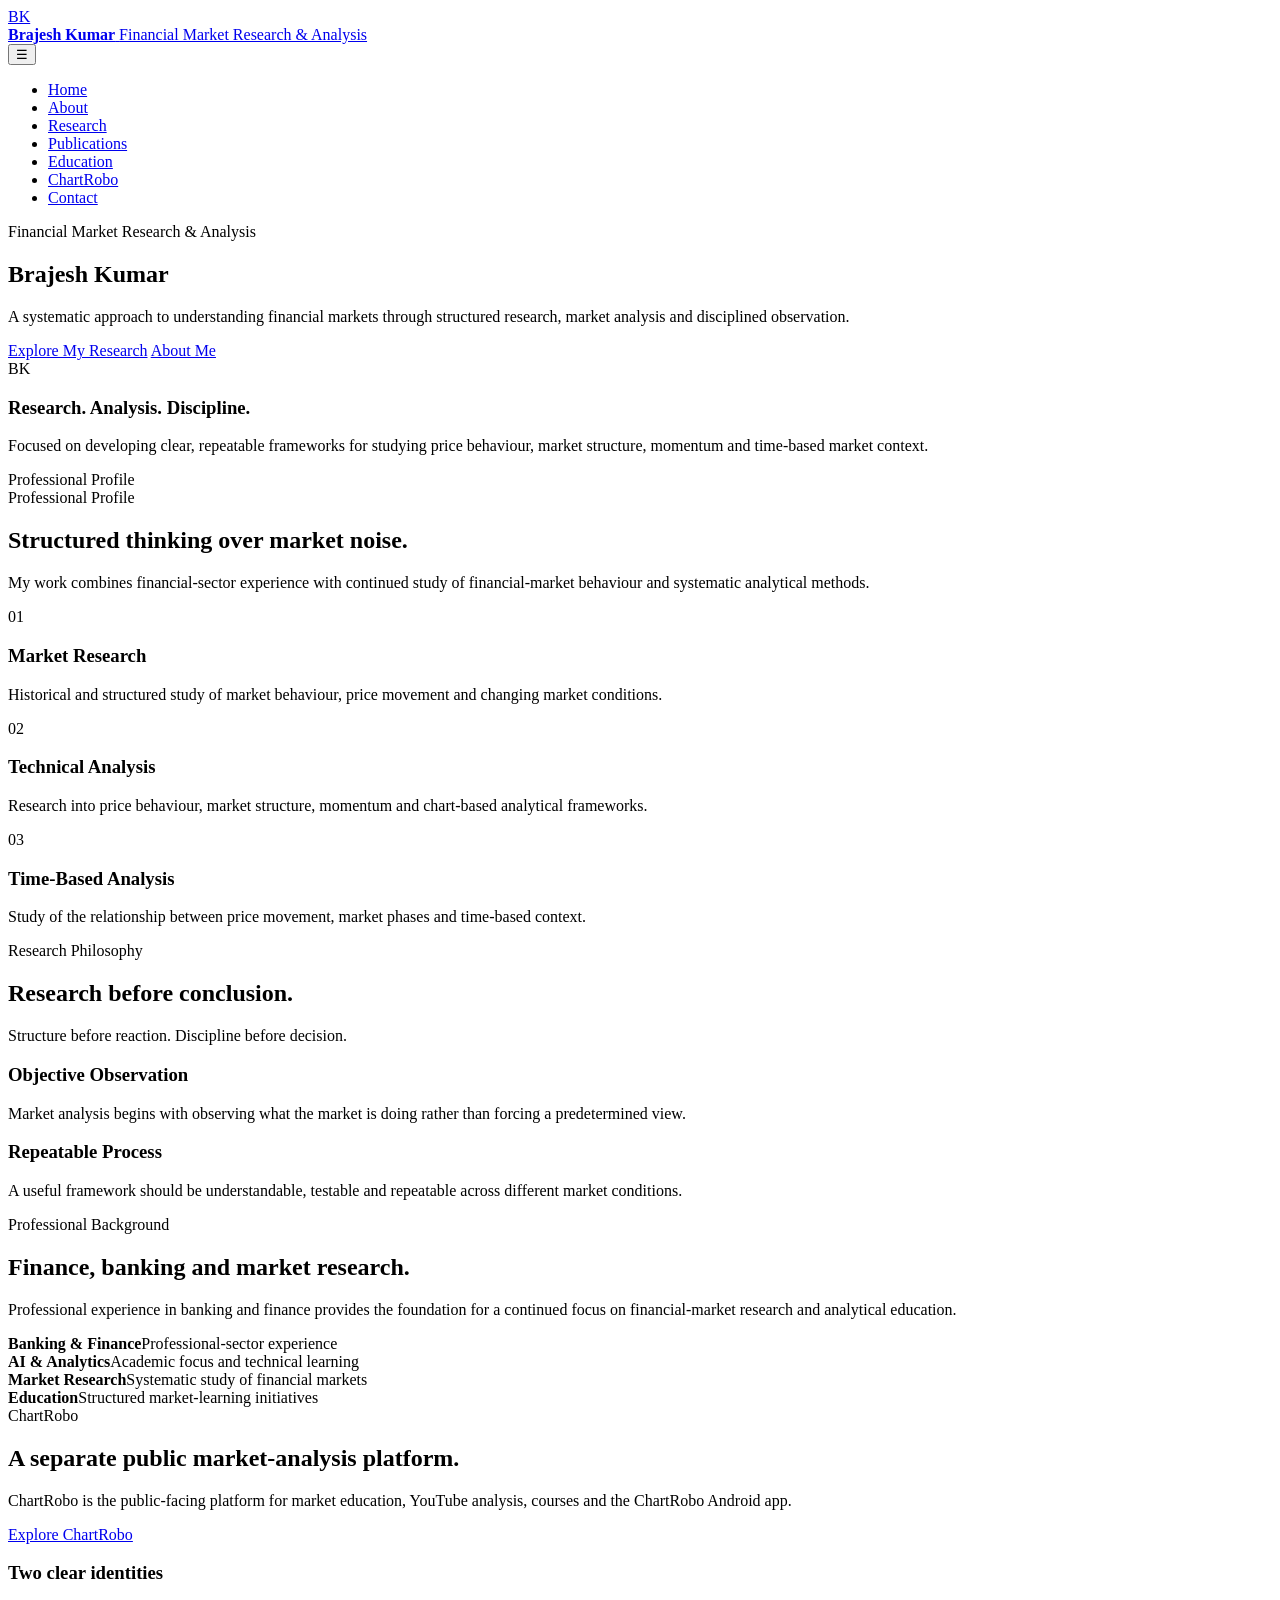
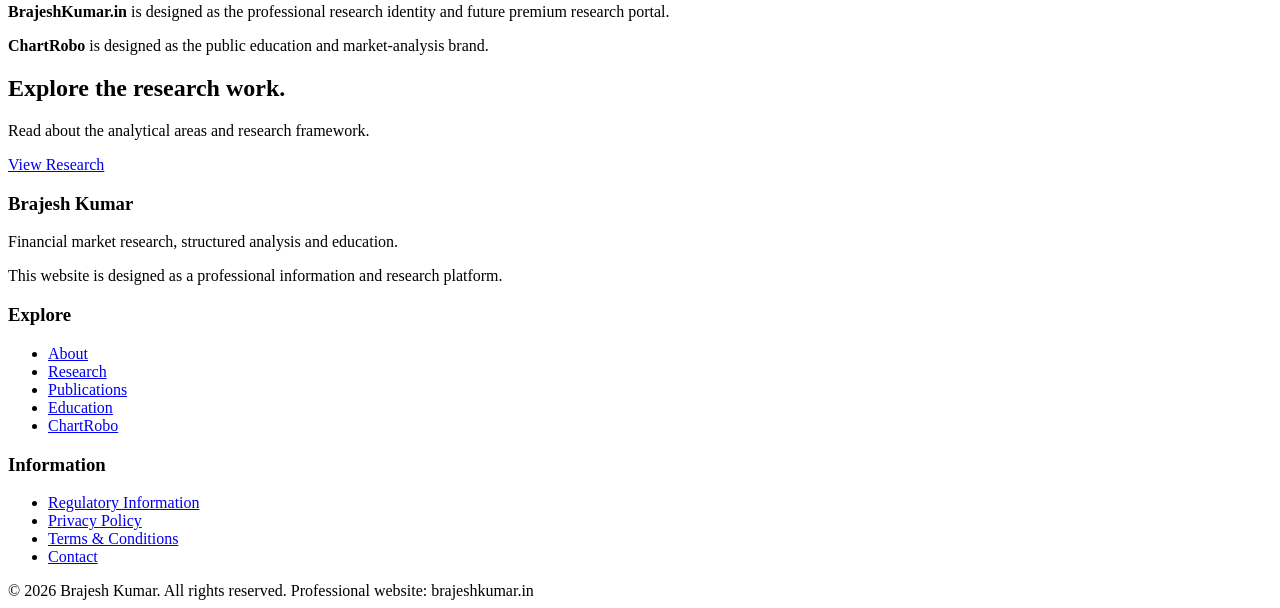
==== index.html @ 68769acb "Add files via upload" ====
<!DOCTYPE html>
<html lang="en">
<head>
  <meta charset="UTF-8">
  <meta name="viewport" content="width=device-width, initial-scale=1.0">
  <meta name="description" content="Brajesh Kumar — financial market research, market analysis and education.">
  <meta name="author" content="Brajesh Kumar">
  <meta name="robots" content="index, follow">
  <link rel="canonical" href="https://brajeshkumar.in/">
  <title>Brajesh Kumar | Financial Market Research & Analysis</title>
  <link rel="stylesheet" href="css/styles.css">
</head>
<body>

<header class="site-header">
  <div class="container header-inner">
    <a class="brand" href="index.html" aria-label="Brajesh Kumar Home">
      <div class="brand-mark">BK</div>
      <div class="brand-text">
        <strong>Brajesh Kumar</strong>
        <span>Financial Market Research &amp; Analysis</span>
      </div>
    </a>
    <button class="nav-toggle" id="navToggle" aria-label="Open navigation" aria-expanded="false">&#9776;</button>
    <nav>
      <ul class="nav-list" id="navList">
        <li><a href="index.html">Home</a></li>
        <li><a href="about.html">About</a></li>
        <li><a href="research.html">Research</a></li>
        <li><a href="publications.html">Publications</a></li>
        <li><a href="education.html">Education</a></li>
        <li><a href="chartrobo.html">ChartRobo</a></li>
        <li><a href="contact.html">Contact</a></li>
      </ul>
    </nav>
  </div>
</header>

<main>

<section class="hero">
  <div class="container hero-grid">
    <div>
      <div class="eyebrow">Financial Market Research &amp; Analysis</div>
      <h1>Brajesh Kumar</h1>
      <p class="lead">A systematic approach to understanding financial markets through structured research, market analysis and disciplined observation.</p>
      <div class="hero-actions">
        <a class="btn btn-primary" href="research.html">Explore My Research</a>
        <a class="btn btn-secondary" href="about.html">About Me</a>
      </div>
    </div>
    <div class="hero-card">
      <div class="profile-badge">BK</div>
      <h3>Research. Analysis. Discipline.</h3>
      <p>Focused on developing clear, repeatable frameworks for studying price behaviour, market structure, momentum and time-based market context.</p>
      <span class="badge">Professional Profile</span>
    </div>
  </div>
</section>

<section class="section">
  <div class="container">
    <div class="section-head">
      <div class="eyebrow">Professional Profile</div>
      <h2>Structured thinking over market noise.</h2>
      <p>My work combines financial-sector experience with continued study of financial-market behaviour and systematic analytical methods.</p>
    </div>
    <div class="grid-3">
      <article class="card"><div class="icon-box">01</div><h3>Market Research</h3><p>Historical and structured study of market behaviour, price movement and changing market conditions.</p></article>
      <article class="card"><div class="icon-box">02</div><h3>Technical Analysis</h3><p>Research into price behaviour, market structure, momentum and chart-based analytical frameworks.</p></article>
      <article class="card"><div class="icon-box">03</div><h3>Time-Based Analysis</h3><p>Study of the relationship between price movement, market phases and time-based context.</p></article>
    </div>
  </div>
</section>

<section class="section section-alt">
  <div class="container">
    <div class="section-head">
      <div class="eyebrow">Research Philosophy</div>
      <h2>Research before conclusion.</h2>
    </div>
    <div class="quote">Structure before reaction. Discipline before decision.</div>
    <div class="grid-2 mt-20">
      <div class="card"><h3>Objective Observation</h3><p>Market analysis begins with observing what the market is doing rather than forcing a predetermined view.</p></div>
      <div class="card"><h3>Repeatable Process</h3><p>A useful framework should be understandable, testable and repeatable across different market conditions.</p></div>
    </div>
  </div>
</section>

<section class="section">
  <div class="container">
    <div class="section-head">
      <div class="eyebrow">Professional Background</div>
      <h2>Finance, banking and market research.</h2>
      <p>Professional experience in banking and finance provides the foundation for a continued focus on financial-market research and analytical education.</p>
    </div>
    <div class="stat-strip">
      <div class="stat"><strong>Banking &amp; Finance</strong><span>Professional-sector experience</span></div>
      <div class="stat"><strong>AI &amp; Analytics</strong><span>Academic focus and technical learning</span></div>
      <div class="stat"><strong>Market Research</strong><span>Systematic study of financial markets</span></div>
      <div class="stat"><strong>Education</strong><span>Structured market-learning initiatives</span></div>
    </div>
  </div>
</section>

<section class="section section-alt">
  <div class="container">
    <div class="grid-2">
      <div>
        <div class="eyebrow">ChartRobo</div>
        <h2>A separate public market-analysis platform.</h2>
        <p>ChartRobo is the public-facing platform for market education, YouTube analysis, courses and the ChartRobo Android app.</p>
        <a class="btn btn-primary" href="chartrobo.html">Explore ChartRobo</a>
      </div>
      <div class="card">
        <h3>Two clear identities</h3>
        <p><strong>BrajeshKumar.in</strong> is designed as the professional research identity and future premium research portal.</p>
        <p><strong>ChartRobo</strong> is designed as the public education and market-analysis brand.</p>
      </div>
    </div>
  </div>
</section>

<section class="section">
  <div class="container">
    <div class="cta">
      <div>
        <h2>Explore the research work.</h2>
        <p>Read about the analytical areas and research framework.</p>
      </div>
      <a class="btn btn-secondary" href="research.html">View Research</a>
    </div>
  </div>
</section>

</main>

<footer class="footer">
  <div class="container">
    <div class="footer-grid">
      <div>
        <h3>Brajesh Kumar</h3>
        <p>Financial market research, structured analysis and education.</p>
        <p class="small">This website is designed as a professional information and research platform.</p>
      </div>
      <div>
        <h3>Explore</h3>
        <ul class="footer-links">
          <li><a href="about.html">About</a></li>
          <li><a href="research.html">Research</a></li>
          <li><a href="publications.html">Publications</a></li>
          <li><a href="education.html">Education</a></li>
          <li><a href="chartrobo.html">ChartRobo</a></li>
        </ul>
      </div>
      <div>
        <h3>Information</h3>
        <ul class="footer-links">
          <li><a href="regulatory-information.html">Regulatory Information</a></li>
          <li><a href="privacy-policy.html">Privacy Policy</a></li>
          <li><a href="terms-conditions.html">Terms &amp; Conditions</a></li>
          <li><a href="contact.html">Contact</a></li>
        </ul>
      </div>
    </div>
    <div class="footer-bottom">
      <span>&copy; 2026 Brajesh Kumar. All rights reserved.</span>
      <span>Professional website: brajeshkumar.in</span>
    </div>
  </div>
</footer>

<script src="js/script.js"></script>
</body>
</html>
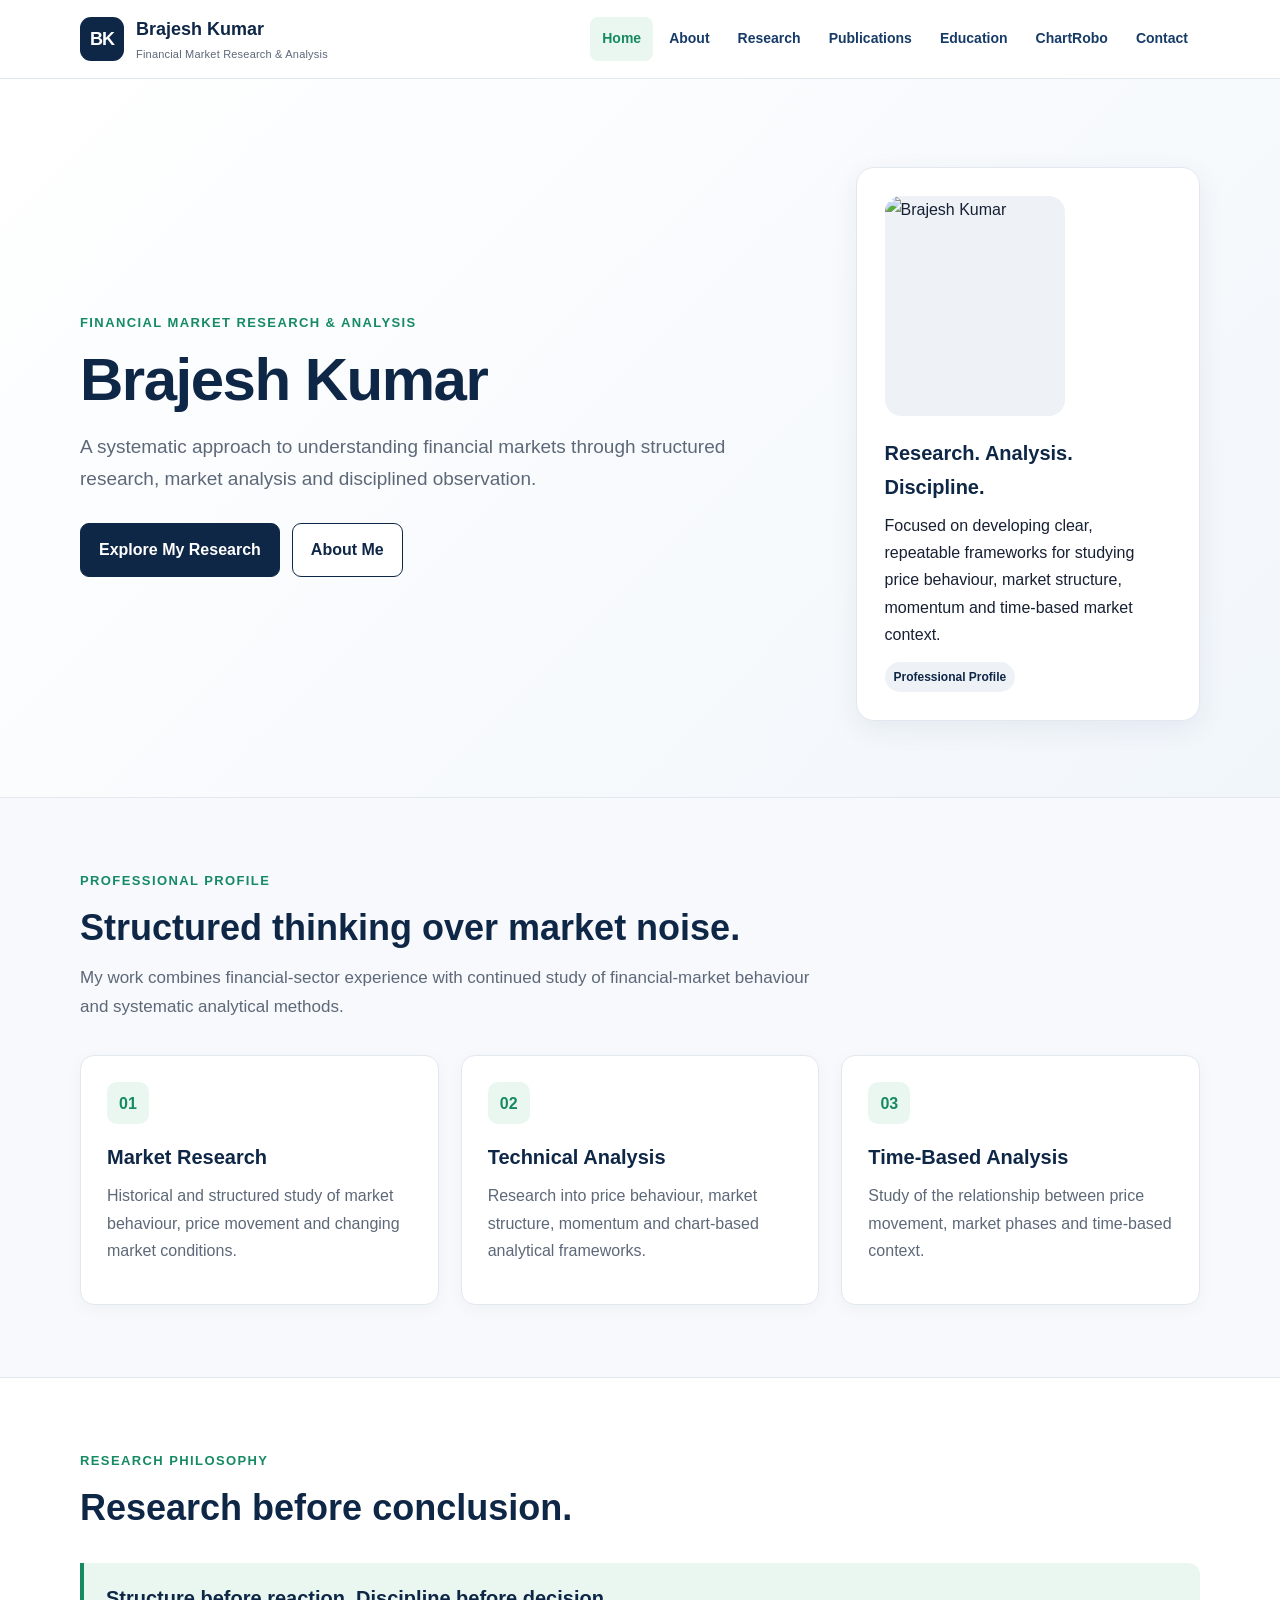
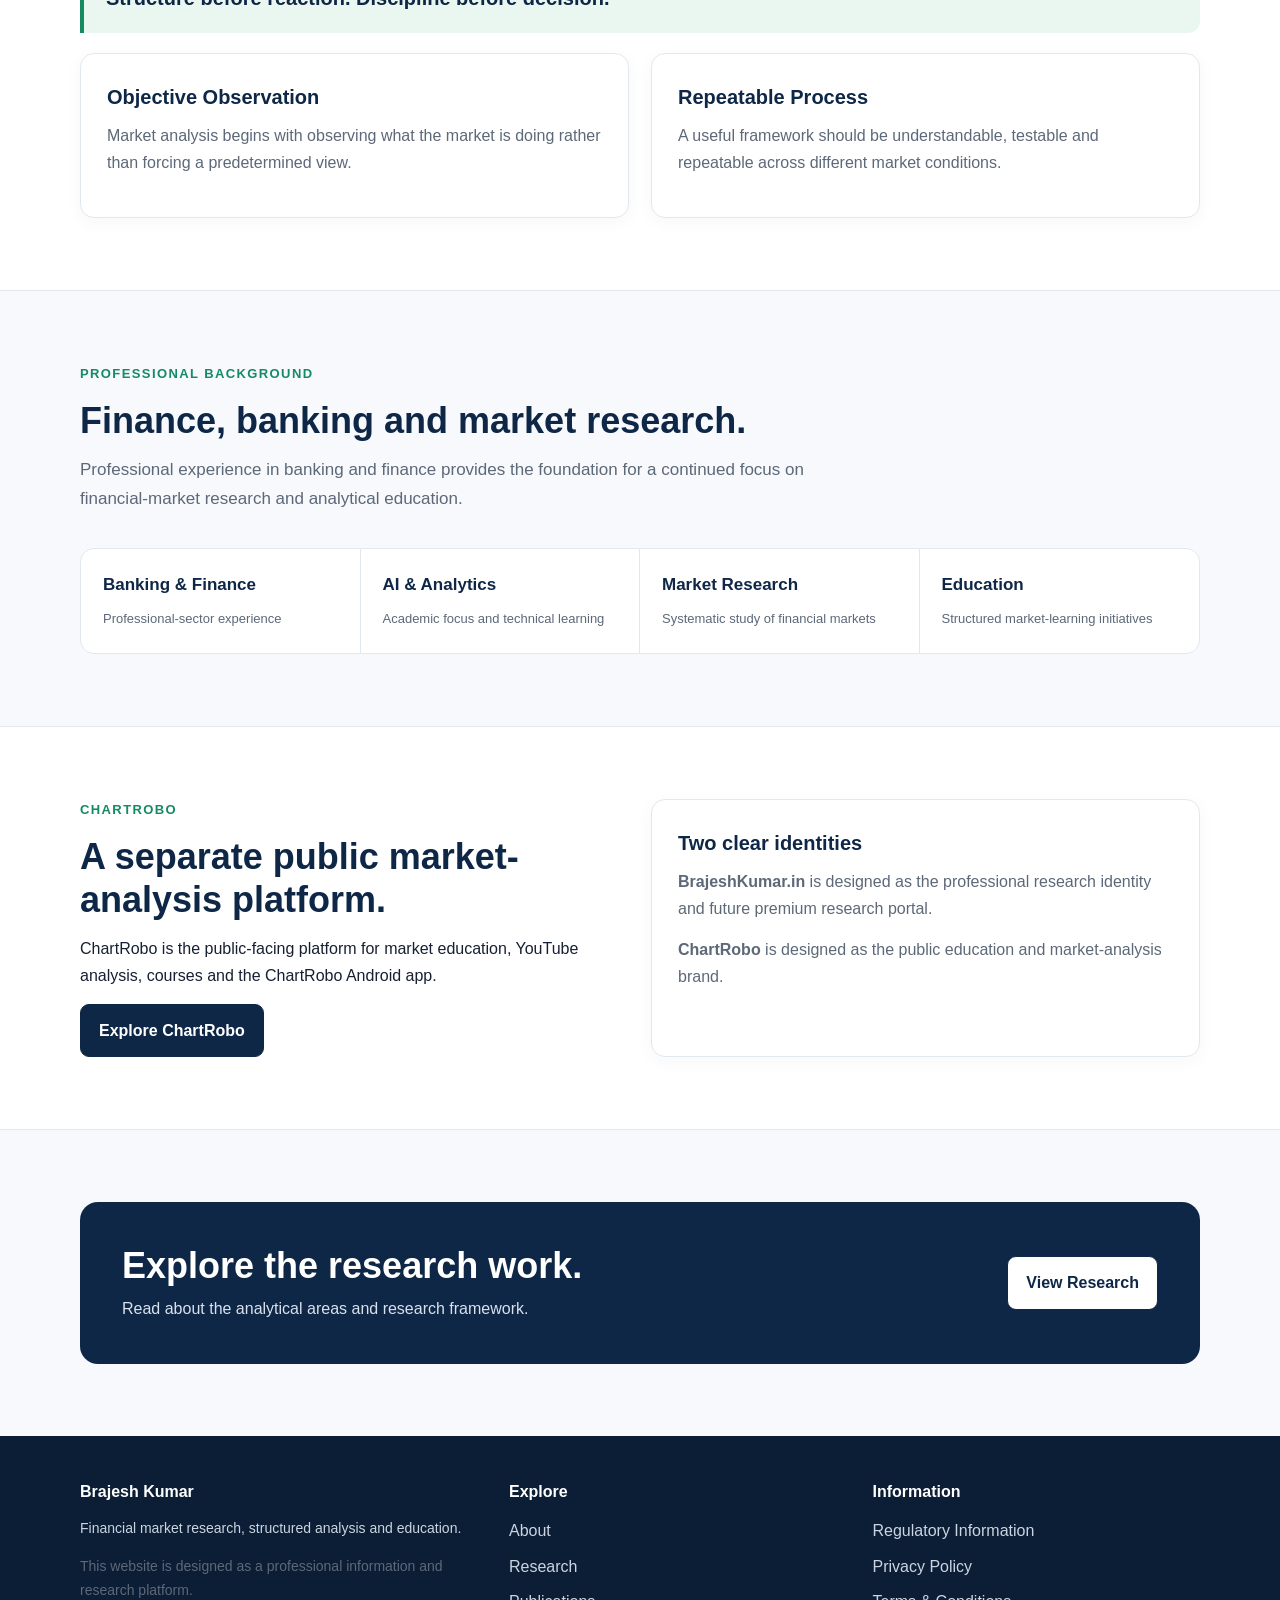
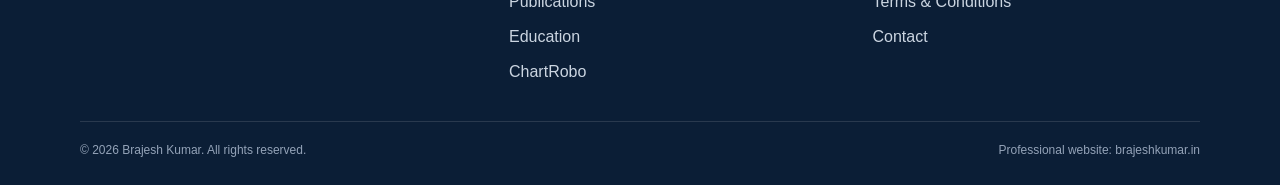
==== commit c81c9fab: "Update index.html" ====
--- a/index.html
+++ b/index.html
@@ -50,7 +50,9 @@
       </div>
     </div>
     <div class="hero-card">
-      <div class="profile-badge">BK</div>
+      <div class="profile-photo">
+  <img src="images/brajesh-kumar.jpg" alt="Brajesh Kumar">
+</div>
       <h3>Research. Analysis. Discipline.</h3>
       <p>Focused on developing clear, repeatable frameworks for studying price behaviour, market structure, momentum and time-based market context.</p>
       <span class="badge">Professional Profile</span>
--- a/css/styles.css
+++ b/css/styles.css
@@ -0,0 +1,197 @@
+:root{
+  --navy:#0f2747;
+  --navy-2:#173b67;
+  --green:#168a63;
+  --green-light:#eaf7f1;
+  --text:#172033;
+  --muted:#5d6878;
+  --bg:#f7f9fc;
+  --white:#ffffff;
+  --border:#e2e8f0;
+  --shadow:0 8px 28px rgba(15,39,71,.07);
+  --radius:14px;
+  --max:1120px;
+}
+*{margin:0;padding:0;box-sizing:border-box}
+html{scroll-behavior:smooth}
+body{
+  font-family:Arial,Helvetica,sans-serif;
+  line-height:1.7;
+  color:var(--text);
+  background:var(--bg);
+}
+a{color:var(--navy-2);text-decoration:none}
+a:hover{color:var(--green)}
+img{max-width:100%;display:block}
+.container{width:min(var(--max),92%);margin:auto}
+.site-header{
+  background:rgba(255,255,255,.97);
+  border-bottom:1px solid var(--border);
+  position:sticky;top:0;z-index:1000;
+}
+.header-inner{
+  min-height:78px;display:flex;align-items:center;justify-content:space-between;gap:24px;
+}
+.brand{display:flex;align-items:center;gap:12px;min-width:220px}
+.brand-mark{
+  width:44px;height:44px;border-radius:11px;background:var(--navy);color:#fff;
+  display:grid;place-items:center;font-weight:800;font-size:18px;letter-spacing:-1px;
+}
+.brand-text strong{display:block;font-size:18px;color:var(--navy)}
+.brand-text span{display:block;font-size:11px;color:var(--muted);letter-spacing:.2px}
+.nav-toggle{display:none;background:none;border:0;font-size:28px;color:var(--navy);cursor:pointer}
+.nav-list{list-style:none;display:flex;align-items:center;gap:4px}
+.nav-list a{display:block;padding:10px 12px;border-radius:8px;font-weight:600;font-size:14px}
+.nav-list a:hover,.nav-list a.active{background:var(--green-light);color:var(--green)}
+.hero{
+  background:linear-gradient(135deg,#fff 0%,#f1f6fb 100%);
+  padding:88px 0 76px;
+  border-bottom:1px solid var(--border);
+}
+.hero-grid{display:grid;grid-template-columns:1.35fr .65fr;gap:60px;align-items:center}
+.eyebrow{
+  color:var(--green);font-weight:800;font-size:13px;text-transform:uppercase;
+  letter-spacing:1.4px;margin-bottom:14px;
+}
+h1{font-size:clamp(38px,5vw,60px);line-height:1.08;color:var(--navy);margin-bottom:18px;letter-spacing:-1.5px}
+h2{font-size:clamp(27px,3vw,36px);line-height:1.2;color:var(--navy);margin-bottom:14px}
+h3{font-size:20px;color:var(--navy);margin-bottom:8px}
+p{margin-bottom:14px}
+.lead{font-size:19px;color:var(--muted);max-width:760px}
+.hero-actions{display:flex;gap:12px;flex-wrap:wrap;margin-top:28px}
+.btn{
+  display:inline-block;padding:12px 18px;border-radius:9px;font-weight:700;
+  border:1px solid var(--navy);transition:.2s ease;
+}
+.btn-primary{background:var(--navy);color:#fff}
+.btn-primary:hover{background:var(--navy-2);color:#fff}
+.btn-secondary{background:#fff;color:var(--navy)}
+.btn-secondary:hover{background:var(--green-light);color:var(--green);border-color:var(--green)}
+.hero-card{
+  background:#fff;border:1px solid var(--border);border-radius:18px;padding:28px;box-shadow:var(--shadow);
+}
+.profile-badge{
+  width:100px;height:100px;border-radius:50%;background:var(--green-light);color:var(--green);
+  display:grid;place-items:center;font-size:30px;font-weight:800;margin-bottom:20px;
+}
+.profile-photo{
+  width:180px;
+  height:220px;
+  border-radius:16px;
+  overflow:hidden;
+  background:#eef2f7;
+  margin-bottom:20px;
+}
+
+.profile-photo img{
+  width:100%;
+  height:100%;
+  object-fit:cover;
+  object-position:center top;
+}
+.profile-badge span{font-size:13px}
+.section{padding:72px 0}
+.section-alt{background:#fff;border-top:1px solid var(--border);border-bottom:1px solid var(--border)}
+.section-head{max-width:760px;margin-bottom:34px}
+.section-head p{color:var(--muted);font-size:17px}
+.grid-2{display:grid;grid-template-columns:1fr 1fr;gap:22px}
+.grid-3{display:grid;grid-template-columns:repeat(3,1fr);gap:22px}
+.card{
+  background:#fff;border:1px solid var(--border);border-radius:var(--radius);
+  padding:26px;box-shadow:0 4px 18px rgba(15,39,71,.04);
+}
+.card p{color:var(--muted)}
+.icon-box{
+  width:42px;height:42px;border-radius:10px;background:var(--green-light);color:var(--green);
+  display:grid;place-items:center;font-weight:800;margin-bottom:16px;
+}
+.quote{
+  border-left:4px solid var(--green);padding:18px 22px;background:var(--green-light);
+  border-radius:0 12px 12px 0;font-size:20px;font-weight:700;color:var(--navy);
+}
+.stat-strip{display:grid;grid-template-columns:repeat(4,1fr);border:1px solid var(--border);background:#fff;border-radius:14px;overflow:hidden}
+.stat{padding:22px;border-right:1px solid var(--border)}
+.stat:last-child{border-right:0}
+.stat strong{display:block;font-size:17px;color:var(--navy);margin-bottom:4px}
+.stat span{font-size:13px;color:var(--muted)}
+.page-hero{padding:58px 0 42px;background:#fff;border-bottom:1px solid var(--border)}
+.page-hero h1{font-size:42px;margin-bottom:10px}
+.page-hero p{color:var(--muted);max-width:780px}
+.prose{max-width:900px}
+.prose h2{margin-top:34px;font-size:26px}
+.prose h3{margin-top:24px}
+.prose ul{padding-left:22px;margin:10px 0 18px}
+.prose li{margin-bottom:8px}
+.notice{
+  background:#fffbea;border:1px solid #eadca4;border-radius:12px;padding:18px 20px;
+}
+.disclosure{
+  background:#f1f5f9;border:1px solid var(--border);border-radius:12px;padding:20px;
+}
+.table-wrap{overflow-x:auto;border:1px solid var(--border);border-radius:12px;background:#fff}
+table{width:100%;border-collapse:collapse}
+th,td{text-align:left;padding:14px 16px;border-bottom:1px solid var(--border)}
+th{background:#f8fafc;color:var(--navy)}
+td{color:var(--muted)}
+.cta{
+  background:var(--navy);color:#fff;border-radius:18px;padding:42px;
+  display:flex;align-items:center;justify-content:space-between;gap:30px;
+}
+.cta h2{color:#fff;margin-bottom:8px}
+.cta p{color:#d8e1ec;margin:0}
+.cta .btn-secondary{background:#fff}
+.form-card{max-width:760px}
+.contact-list{list-style:none}
+.contact-list li{padding:14px 0;border-bottom:1px solid var(--border)}
+.contact-list strong{display:block;color:var(--navy)}
+.footer{
+  background:#0b1e36;color:#cbd5e1;padding:42px 0 24px;margin-top:0;
+}
+.footer-grid{display:grid;grid-template-columns:1.2fr 1fr 1fr;gap:36px}
+.footer h3{color:#fff;font-size:16px;margin-bottom:12px}
+.footer p{font-size:14px}
+.footer a{color:#cbd5e1}
+.footer a:hover{color:#fff}
+.footer-links{list-style:none}
+.footer-links li{margin-bottom:8px}
+.footer-bottom{
+  border-top:1px solid rgba(255,255,255,.12);margin-top:28px;padding-top:18px;
+  font-size:12px;color:#94a3b8;display:flex;justify-content:space-between;gap:20px;flex-wrap:wrap;
+}
+.badge{display:inline-block;padding:5px 9px;border-radius:20px;background:#eef2f7;color:var(--navy);font-size:12px;font-weight:700}
+.coming-soon{
+  text-align:center;padding:55px 25px;border:1px dashed #b8c4d2;border-radius:16px;background:#fff;
+}
+.small{font-size:13px;color:var(--muted)}
+.center{text-align:center}
+.mb-0{margin-bottom:0}
+.mt-20{margin-top:20px}
+@media(max-width:900px){
+  .hero-grid,.grid-2{grid-template-columns:1fr}
+  .grid-3{grid-template-columns:1fr 1fr}
+  .stat-strip{grid-template-columns:1fr 1fr}
+  .stat:nth-child(2){border-right:0}
+  .stat:nth-child(-n+2){border-bottom:1px solid var(--border)}
+  .footer-grid{grid-template-columns:1fr 1fr}
+  .nav-toggle{display:block}
+  .nav-list{
+    display:none;position:absolute;left:4%;right:4%;top:78px;background:#fff;
+    border:1px solid var(--border);border-radius:12px;padding:8px;box-shadow:var(--shadow);
+    flex-direction:column;align-items:stretch
+  }
+  .nav-list.open{display:flex}
+}
+@media(max-width:620px){
+  .header-inner{min-height:70px}
+  .brand-text span{display:none}
+  .hero{padding:58px 0}
+  .section{padding:52px 0}
+  .grid-3{grid-template-columns:1fr}
+  .stat-strip{grid-template-columns:1fr}
+  .stat{border-right:0;border-bottom:1px solid var(--border)!important}
+  .stat:last-child{border-bottom:0!important}
+  .cta{padding:30px;display:block}
+  .cta .btn{margin-top:18px}
+  .footer-grid{grid-template-columns:1fr}
+  .page-hero h1{font-size:34px}
+}
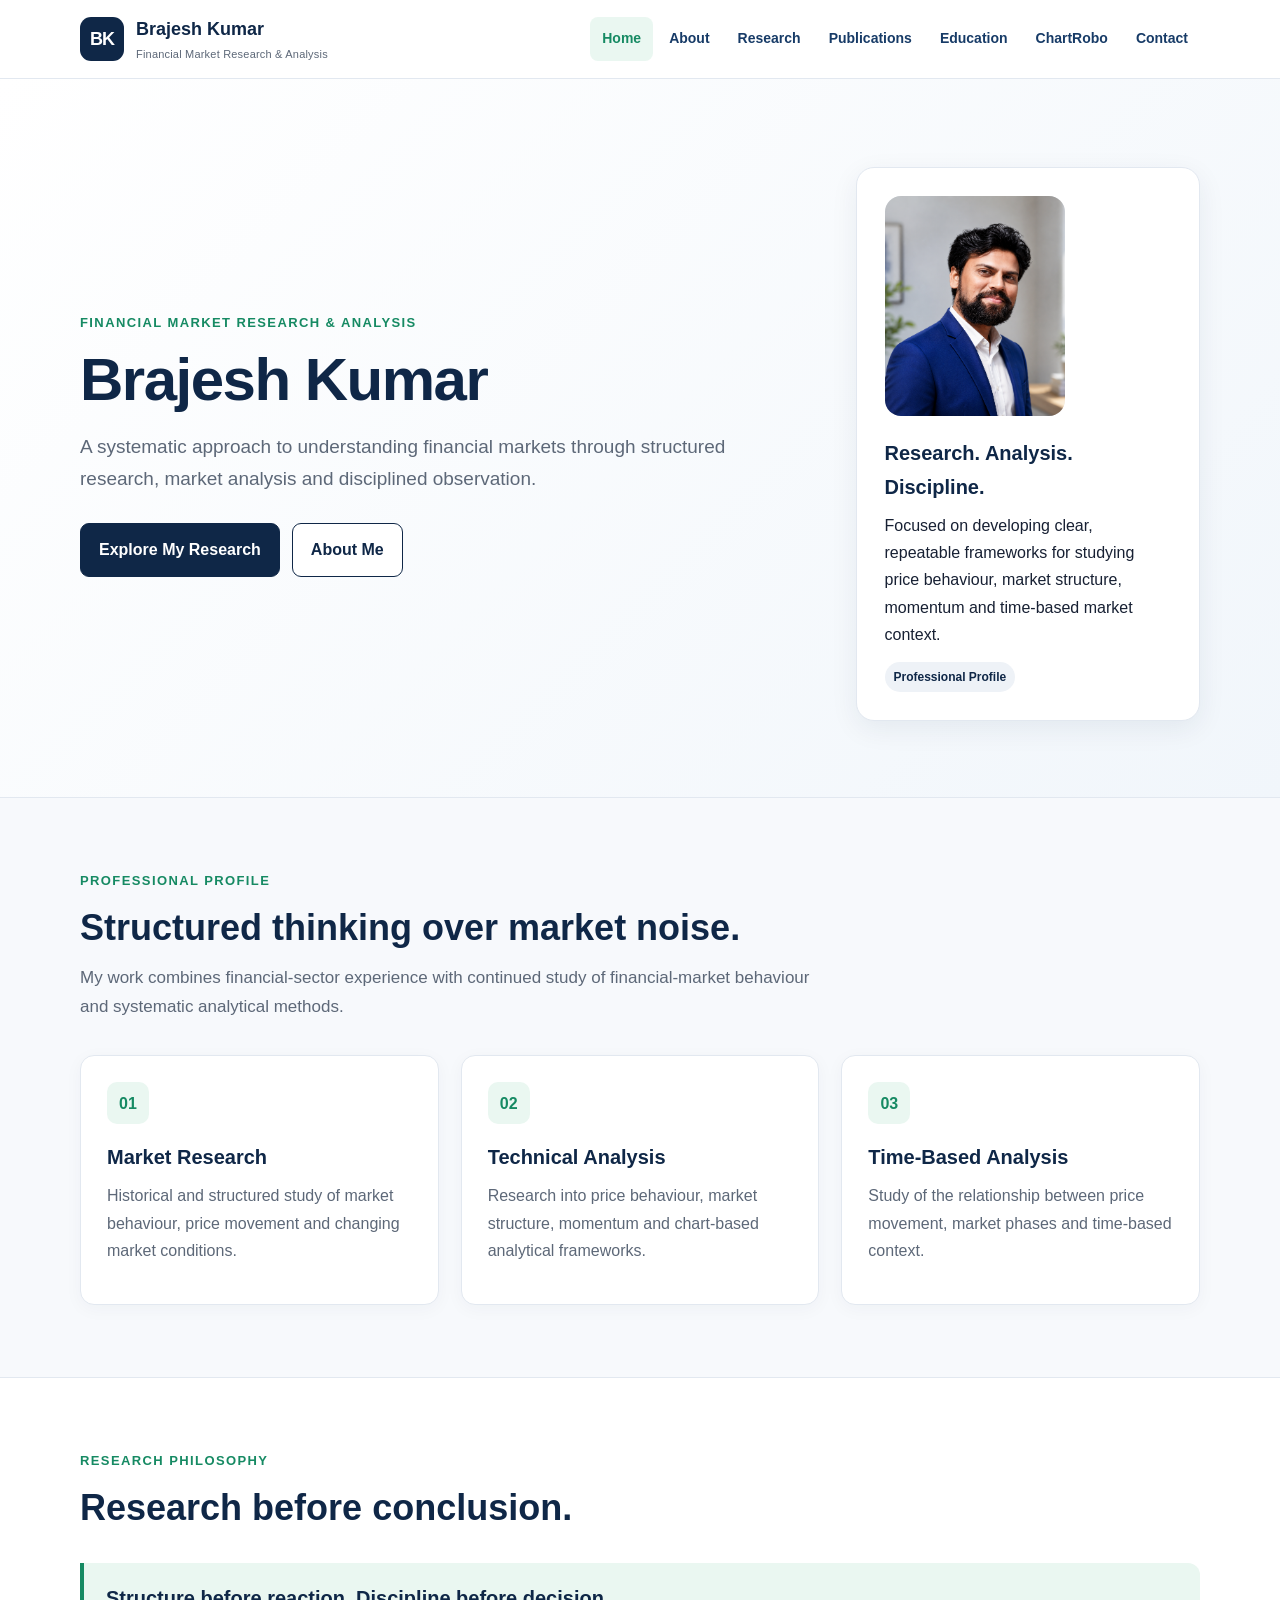
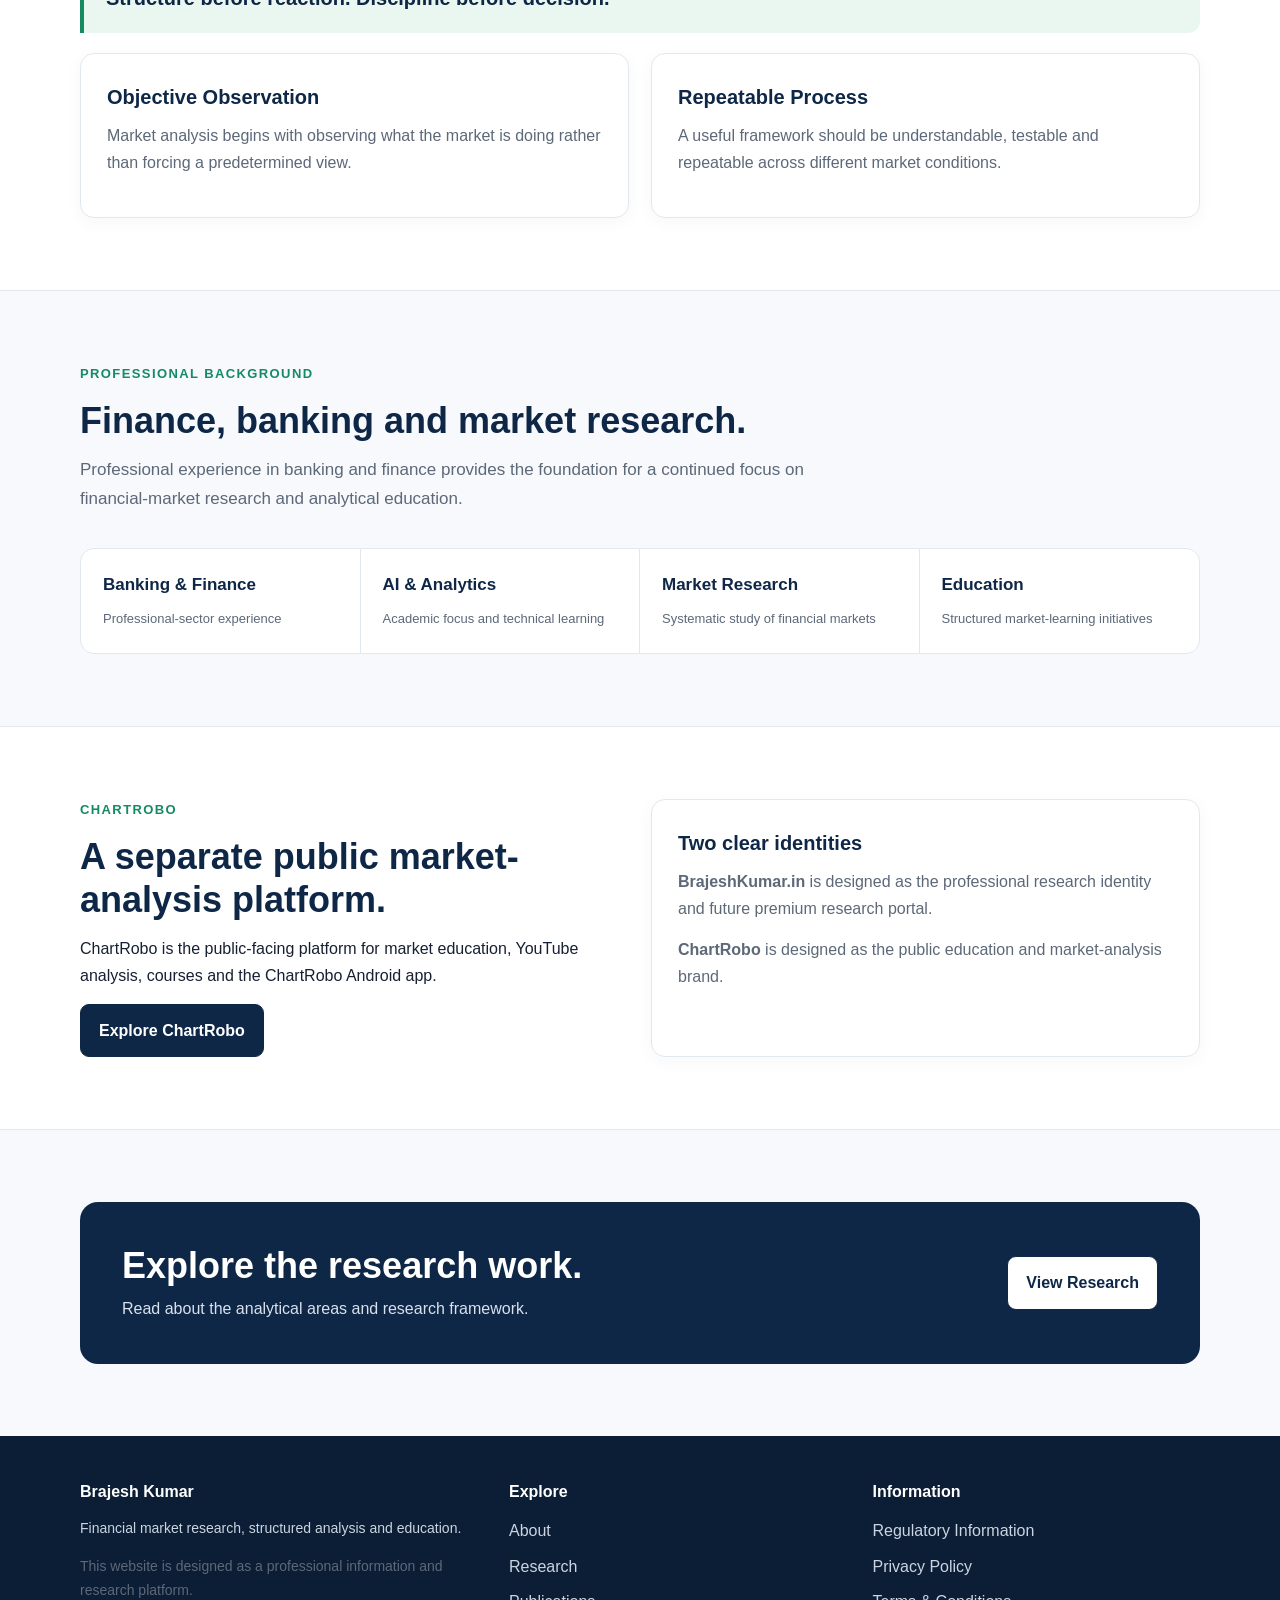
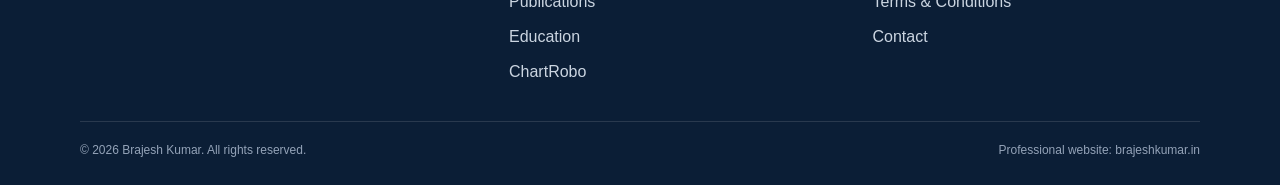
==== commit cb9115cb: "Update index.html" ====
--- a/index.html
+++ b/index.html
@@ -9,6 +9,21 @@
   <link rel="canonical" href="https://brajeshkumar.in/">
   <title>Brajesh Kumar | Financial Market Research & Analysis</title>
   <link rel="stylesheet" href="css/styles.css">
+
+  <!-- Google tag (gtag.js) -->
+<script async src="https://www.googletagmanager.com/gtag/js?id=G-KMRSJD9DW5"></script>
+<script>
+  window.dataLayer = window.dataLayer || [];
+  function gtag(){dataLayer.push(arguments);}
+  gtag('js', new Date());
+
+  gtag('config', 'G-KMRSJD9DW5');
+</script>
+  <script>
+    if (window.location.pathname === '/index.html') {
+      window.location.replace('/');
+    }
+  </script>
 </head>
 <body>
 
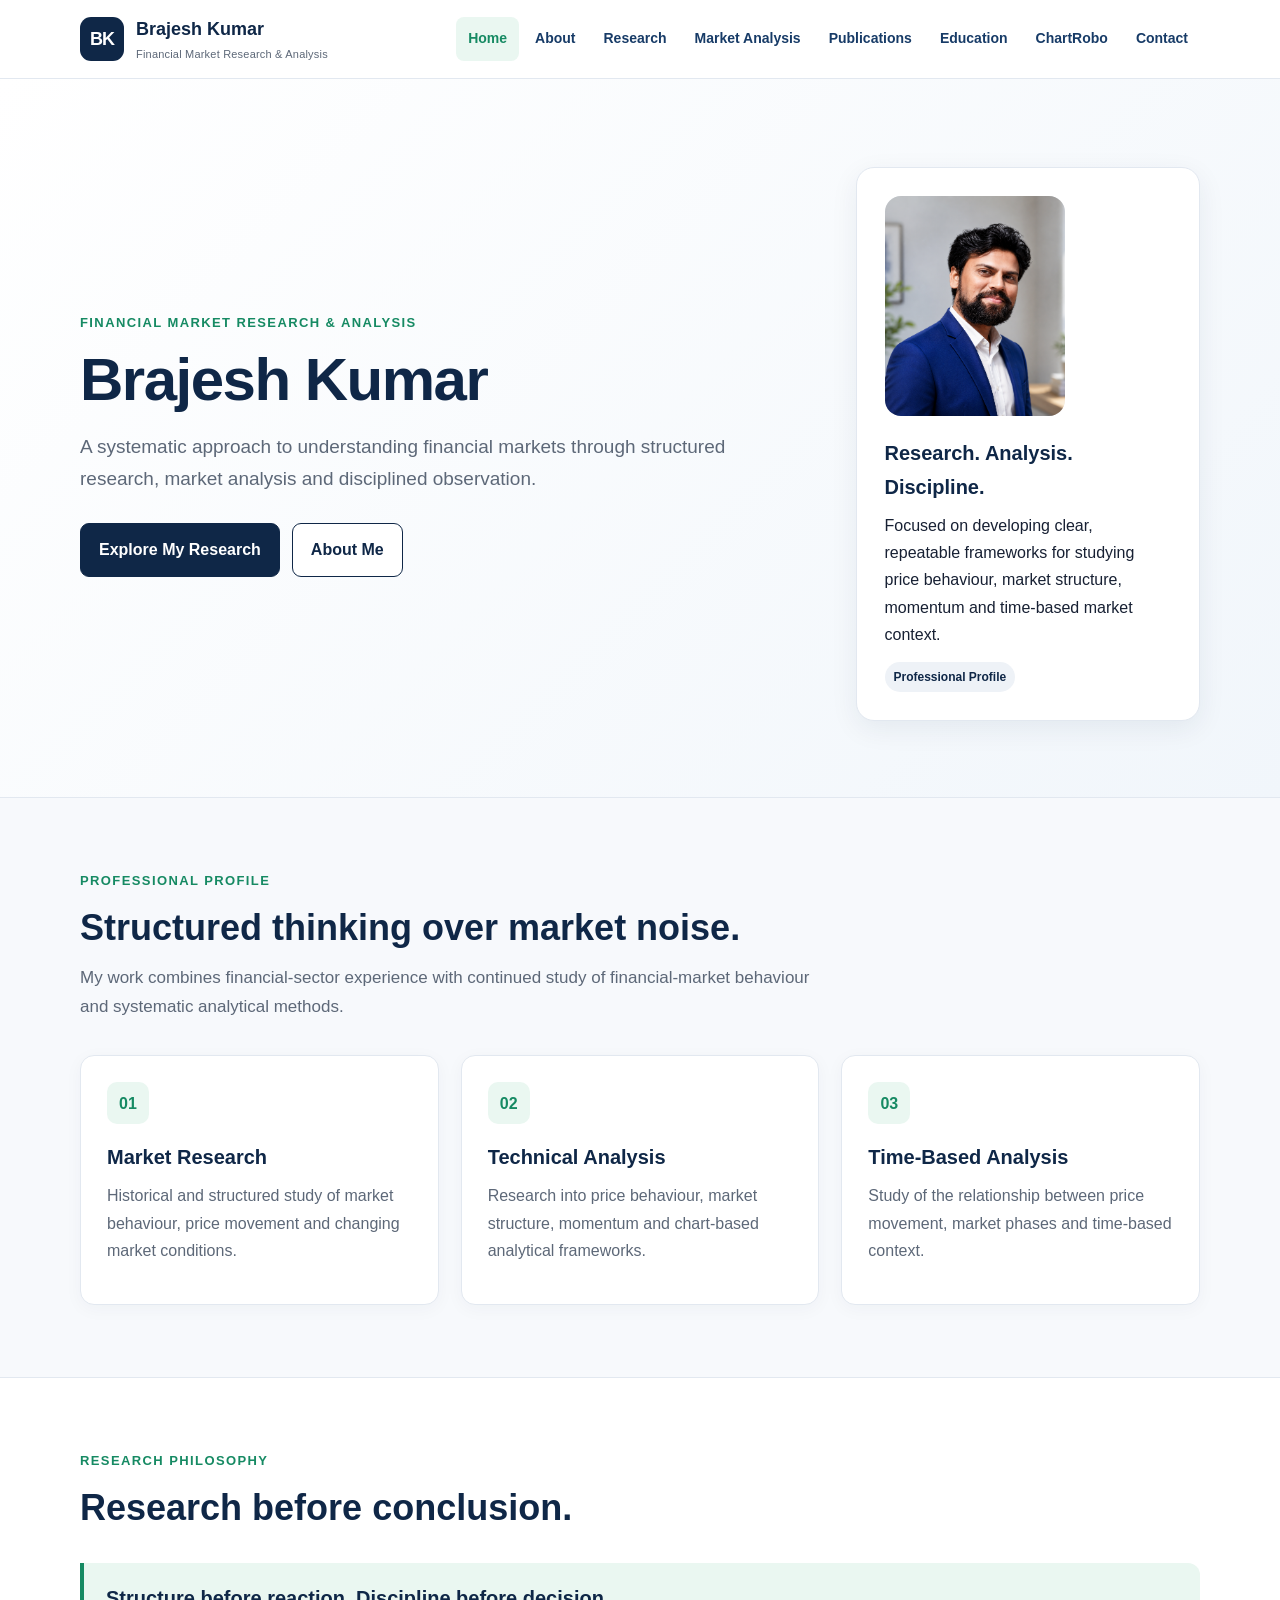
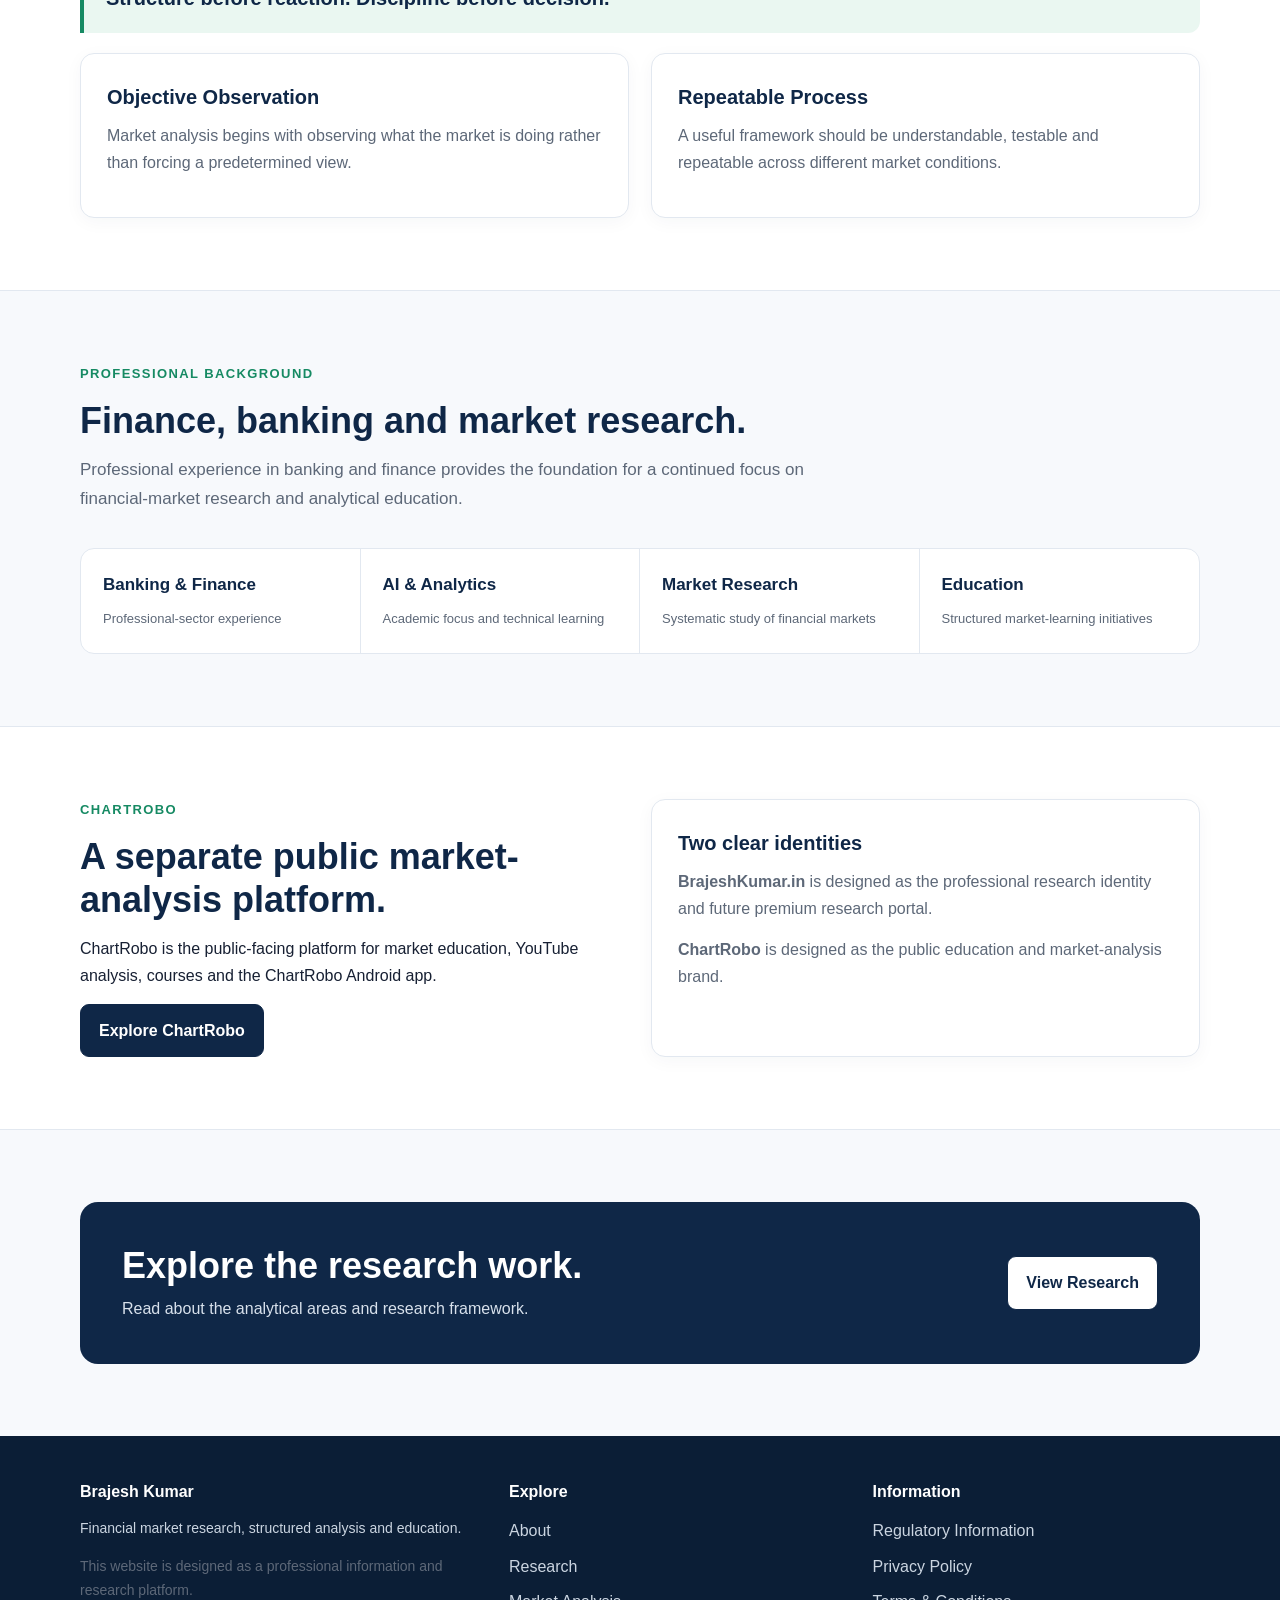
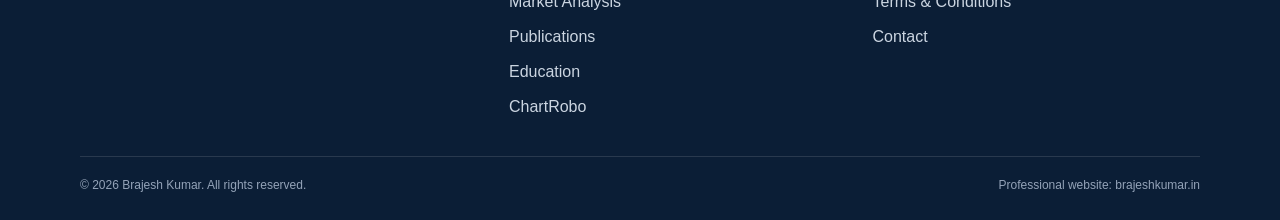
==== commit 116d3edb: "Update index.html" ====
--- a/index.html
+++ b/index.html
@@ -42,6 +42,7 @@
         <li><a href="index.html">Home</a></li>
         <li><a href="about.html">About</a></li>
         <li><a href="research.html">Research</a></li>
+        <li><a href="market-analysis.html">Market Analysis</a></li>
         <li><a href="publications.html">Publications</a></li>
         <li><a href="education.html">Education</a></li>
         <li><a href="chartrobo.html">ChartRobo</a></li>
@@ -165,6 +166,7 @@
         <ul class="footer-links">
           <li><a href="about.html">About</a></li>
           <li><a href="research.html">Research</a></li>
+          <li><a href="market-analysis.html">Market Analysis</a></li>
           <li><a href="publications.html">Publications</a></li>
           <li><a href="education.html">Education</a></li>
           <li><a href="chartrobo.html">ChartRobo</a></li>
--- a/css/styles.css
+++ b/css/styles.css
@@ -195,3 +195,46 @@
   .footer-grid{grid-template-columns:1fr}
   .page-hero h1{font-size:34px}
 }
+/* =========================================
+   MARKET ANALYSIS
+   ========================================= */
+
+.analysis-card {
+  overflow: hidden;
+}
+
+.analysis-meta {
+  display: flex;
+  align-items: center;
+  gap: 10px;
+  margin-bottom: 18px;
+  flex-wrap: wrap;
+}
+
+.analysis-chart {
+  margin-top: 20px;
+  border-radius: 12px;
+  overflow: hidden;
+  background: #f4f6f8;
+}
+
+.analysis-chart img {
+  display: block;
+  width: 100%;
+  height: auto;
+  max-height: 700px;
+  object-fit: contain;
+}
+
+.analysis-id {
+  margin-top: 18px;
+  padding-top: 14px;
+  border-top: 1px solid rgba(0, 0, 0, 0.08);
+  font-size: 0.82rem;
+  opacity: 0.75;
+}
+
+.analysis-id code {
+  font-family: monospace;
+  word-break: break-all;
+}
